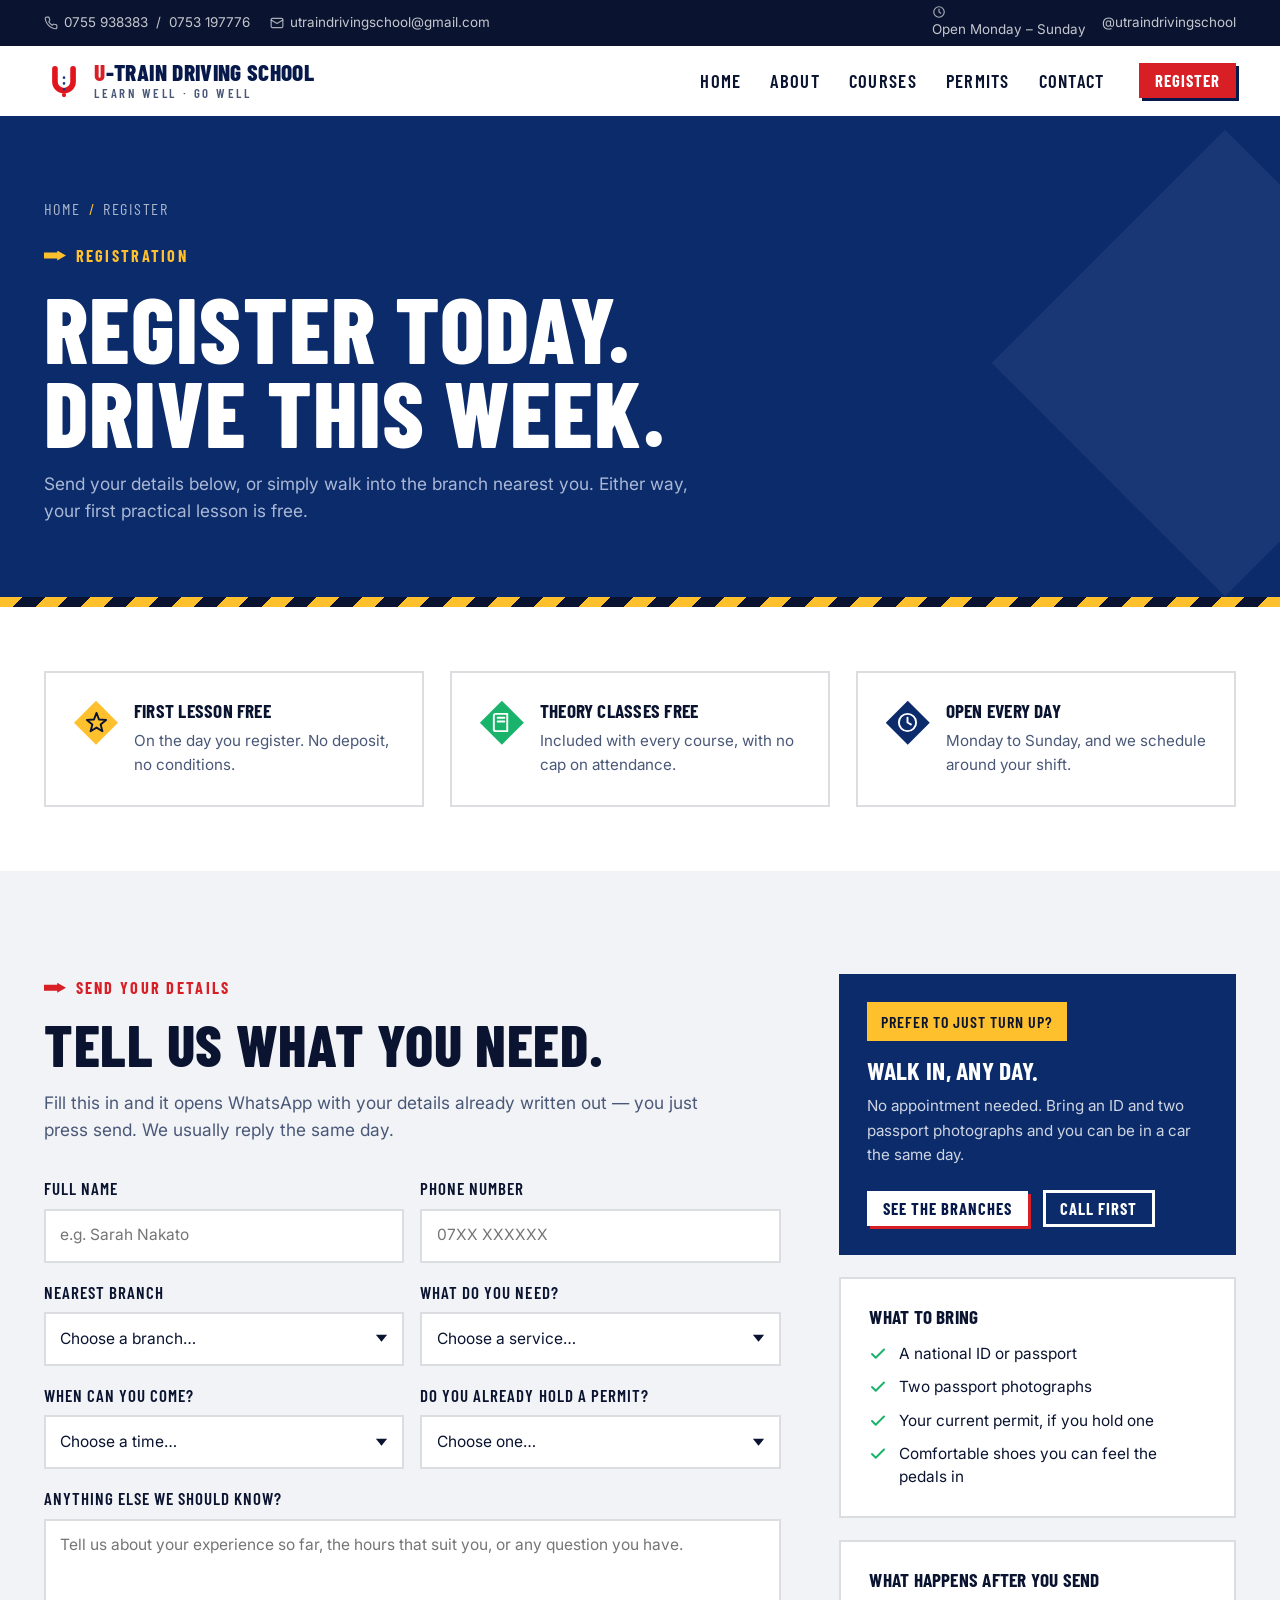
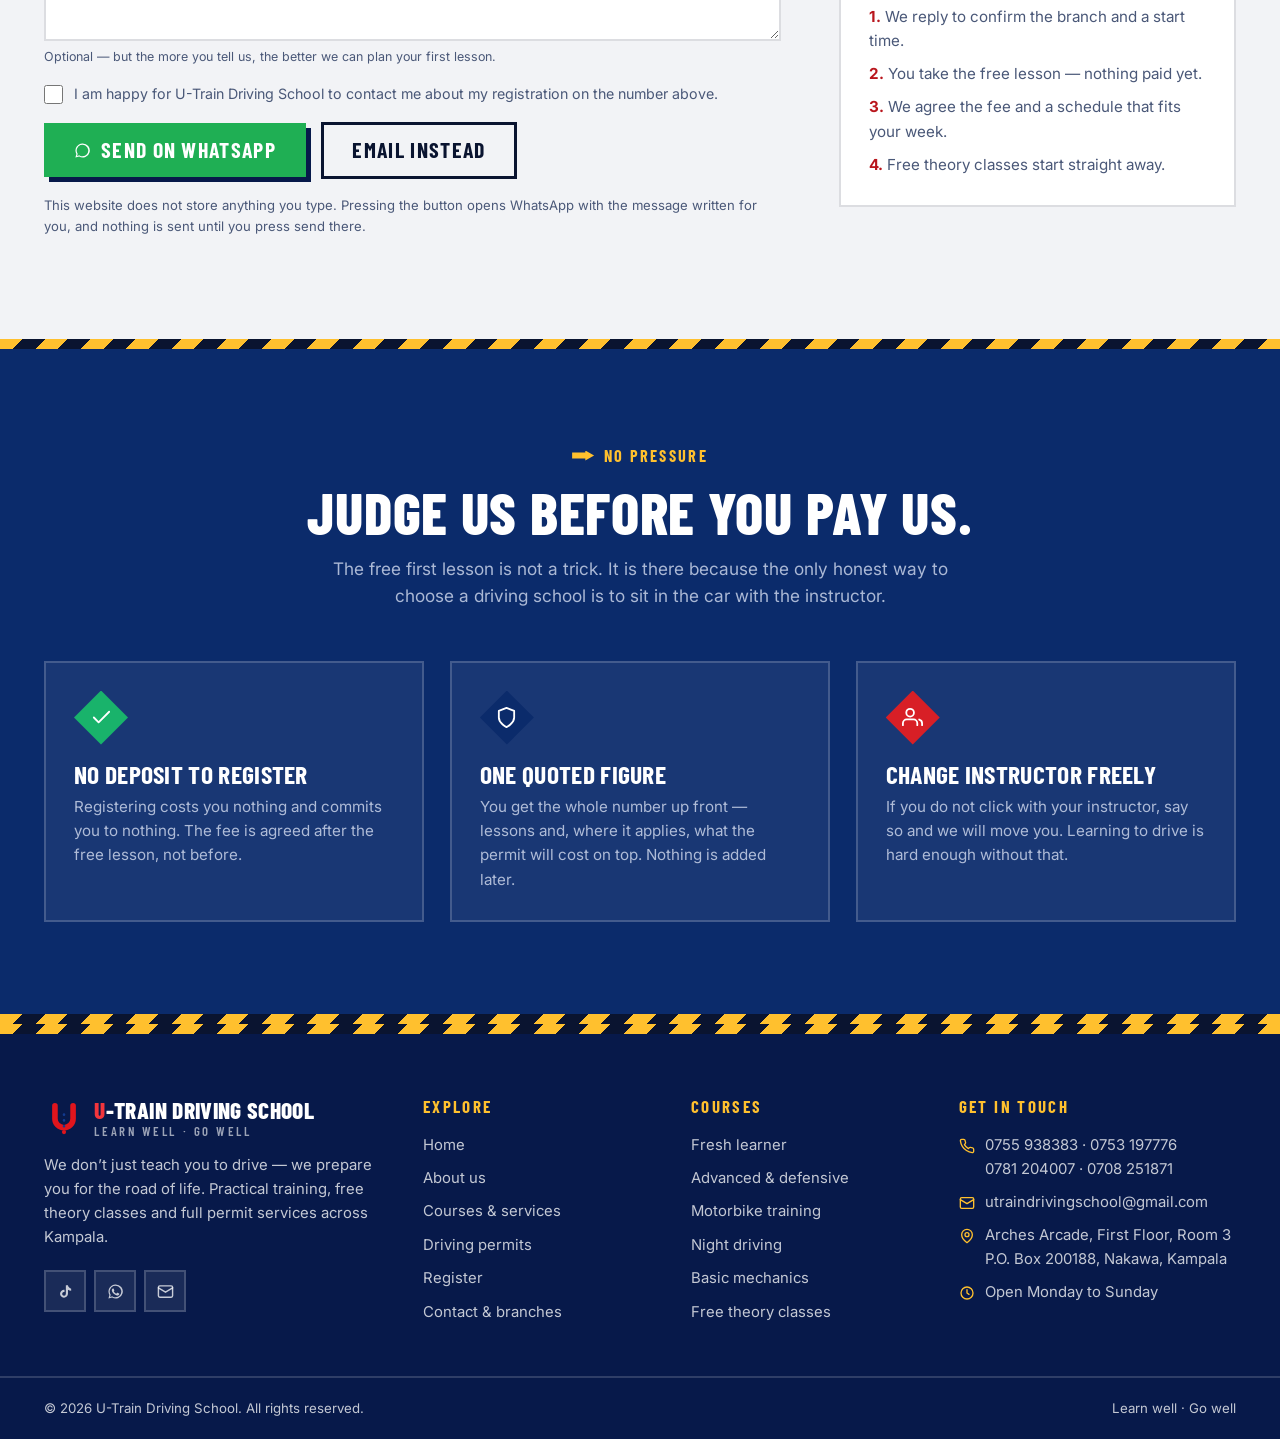
==== enroll.html @ ebcaadc9 "U-Train Driving School website A seven-page static site for U-Train Driving School, Kampala: home, a" ====
<!DOCTYPE html>
<html lang="en">
<head>
<meta charset="utf-8">
<meta name="viewport" content="width=device-width, initial-scale=1">
<title>Register &amp; Claim Your Free First Lesson | U-Train Driving School</title>
<meta name="description" content="Register with U-Train Driving School at any of five Kampala branches. Your first practical lesson is free. Send your details straight to us on WhatsApp.">
<meta name="theme-color" content="#0B2B6B">
<link rel="canonical" href="https://utraindrivingschool.com/enroll.html">
<link rel="icon" href="assets/img/favicon.svg" type="image/svg+xml">

<meta property="og:type" content="website">
<meta property="og:title" content="Register &amp; Claim Your Free First Lesson — U-Train Driving School">
<meta property="og:description" content="Register with U-Train Driving School at any of five Kampala branches. Your first practical lesson is free. Send your details straight to us on WhatsApp.">
<meta property="og:image" content="assets/img/photos/03-car-on-road.jpg">

<link rel="preconnect" href="https://fonts.googleapis.com">
<link rel="preconnect" href="https://fonts.gstatic.com" crossorigin>
<link href="https://fonts.googleapis.com/css2?family=Barlow+Condensed:wght@500;600;700;800&family=Inter:wght@400;500;600;700&display=swap" rel="stylesheet">
<link rel="stylesheet" href="assets/css/styles.css">

<script type="application/ld+json">
{
  "@context":"https://schema.org",
  "@type":"DrivingSchool",
  "name":"U-Train Driving School",
  "slogan":"Learn well. Go well.",
  "description":"Driving school in Kampala, Uganda offering practical road training, parking lessons, night driving, free theory classes, basic mechanics, defensive driving, motorbike training and driving permit services.",
  "telephone":"+256755938383",
  "email":"utraindrivingschool@gmail.com",
  "address":{"@type":"PostalAddress","streetAddress":"Arches Arcade, First Floor, Room 3","postOfficeBoxNumber":"200188","addressLocality":"Nakawa, Kampala","addressCountry":"UG"},
  "areaServed":"Kampala, Uganda",
  "openingHours":"Mo-Su",
  "sameAs":["https://www.tiktok.com/@utraindrivingschool"]
}
</script>
</head>

<body>
<a class="skip" href="#main">Skip to content</a>

<!-- ============ top bar ============ -->
<div class="topbar">
  <div class="container topbar__inner">
    <div class="topbar__left">
      <a href="tel:+256755938383"><svg viewBox="0 0 24 24" fill="none" stroke="currentColor" stroke-width="2" stroke-linecap="round" stroke-linejoin="round"><path d="M22 16.9v3a2 2 0 0 1-2.2 2 19.8 19.8 0 0 1-8.6-3.1 19.5 19.5 0 0 1-6-6A19.8 19.8 0 0 1 2.1 4.2 2 2 0 0 1 4.1 2h3a2 2 0 0 1 2 1.7c.1 1 .4 1.9.7 2.8a2 2 0 0 1-.5 2.1L8.1 9.9a16 16 0 0 0 6 6l1.3-1.3a2 2 0 0 1 2.1-.4c.9.3 1.8.6 2.8.7a2 2 0 0 1 1.7 2Z"/></svg>0755 938383 &nbsp;/&nbsp; 0753 197776</a>
      <a href="mailto:utraindrivingschool@gmail.com"><svg viewBox="0 0 24 24" fill="none" stroke="currentColor" stroke-width="2" stroke-linecap="round" stroke-linejoin="round"><rect x="2" y="4" width="20" height="16" rx="2"/><path d="m22 7-10 6L2 7"/></svg>utraindrivingschool@gmail.com</a>
    </div>
    <div class="topbar__right">
      <span><svg viewBox="0 0 24 24" fill="none" stroke="currentColor" stroke-width="2" stroke-linecap="round"><circle cx="12" cy="12" r="9"/><path d="M12 7v5l3 2"/></svg> Open Monday &ndash; Sunday</span>
      <a href="https://www.tiktok.com/@utraindrivingschool" target="_blank" rel="noopener">@utraindrivingschool</a>
    </div>
  </div>
</div>

<!-- ============ navigation ============ -->
<header class="nav">
  <div class="container nav__inner">
    <a class="brand" href="index.html" aria-label="U-Train Driving School home">
      <img class="brand__mark" src="assets/img/logo-mark.svg" alt="" width="40" height="40">
      <span class="brand__text">
        <span class="brand__name"><em>U</em>-Train Driving School</span>
        <span class="brand__tag">Learn well &middot; Go well</span>
      </span>
    </a>

    <nav class="nav__links" aria-label="Main">
      <a href="index.html">Home</a>
      <a href="about.html">About</a>
      <a href="courses.html">Courses</a>
      <a href="permits.html">Permits</a>
      <a href="contact.html">Contact</a>
    </nav>

    <div class="nav__cta">
      <a class="btn btn--sm btn--desktop" href="enroll.html" aria-current="page">Register</a>
      <button class="nav__toggle" type="button" aria-label="Open menu" aria-expanded="false" aria-controls="drawer"><span></span></button>
    </div>
  </div>
</header>

<div class="scrim"></div>
<aside class="drawer" id="drawer" aria-label="Mobile menu">
  <div class="drawer__head">
    <span class="brand__name" style="color:#fff"><em style="color:var(--red-500);font-style:normal">U</em>-Train</span>
    <button class="drawer__close" type="button" aria-label="Close menu">&times;</button>
  </div>
  <a href="index.html">Home</a>
  <a href="about.html">About us</a>
  <a href="courses.html">Courses &amp; services</a>
  <a href="permits.html">Driving permits</a>
  <a href="enroll.html" aria-current="page">Register</a>
  <a href="contact.html">Contact &amp; branches</a>
  <a class="btn btn--block" href="enroll.html" aria-current="page">Book your first lesson</a>
  <a class="btn btn--block btn--wa" href="https://wa.me/256755938383" target="_blank" rel="noopener">WhatsApp us</a>
</aside>

<main id="main">

<!-- ============ page header ============ -->
<section class="phead">
  <div class="container" style="position:relative;z-index:2">
    <nav class="crumbs" aria-label="Breadcrumb"><a href="index.html">Home</a><span>/</span>Register</nav>
    <span class="eyebrow">Registration</span>
    <h1>Register today. Drive this week.</h1>
    <p class="lede">Send your details below, or simply walk into the branch nearest you. Either way, your first practical lesson is free.</p>
  </div>
</section>

<!-- ============ offer strip ============ -->
<section class="sec sec--tight sec--white">
  <div class="container">
    <div class="grid g-3">
      <div class="card reveal" style="display:flex;gap:1rem;align-items:flex-start">
        <span class="icon-badge icon-badge--amber" style="width:44px;height:44px;border-radius:13px;margin:0;flex:none"><svg viewBox="0 0 24 24" fill="none" stroke="currentColor" stroke-width="2" stroke-linecap="round" stroke-linejoin="round"><path d="m12 2 2.6 6.9 7.4.4-5.7 4.7 1.9 7.1L12 17.3 5.8 21.1l1.9-7.1L2 9.3l7.4-.4Z"/></svg></span>
        <div><h4>First lesson free</h4><p class="form__note" style="margin-top:.25rem">On the day you register. No deposit, no conditions.</p></div>
      </div>
      <div class="card reveal" data-d="1" style="display:flex;gap:1rem;align-items:flex-start">
        <span class="icon-badge icon-badge--green" style="width:44px;height:44px;border-radius:13px;margin:0;flex:none"><svg viewBox="0 0 24 24" fill="none" stroke="currentColor" stroke-width="2" stroke-linecap="round" stroke-linejoin="round"><path d="M4 19.5V5a2 2 0 0 1 2-2h12v18H6a2 2 0 0 1-2-2Z"/><path d="M8 7h7M8 11h7"/></svg></span>
        <div><h4>Theory classes free</h4><p class="form__note" style="margin-top:.25rem">Included with every course, with no cap on attendance.</p></div>
      </div>
      <div class="card reveal" data-d="2" style="display:flex;gap:1rem;align-items:flex-start">
        <span class="icon-badge" style="width:44px;height:44px;border-radius:13px;margin:0;flex:none"><svg viewBox="0 0 24 24" fill="none" stroke="currentColor" stroke-width="2" stroke-linecap="round" stroke-linejoin="round"><circle cx="12" cy="12" r="9"/><path d="M12 7v5l3.5 2"/></svg></span>
        <div><h4>Open every day</h4><p class="form__note" style="margin-top:.25rem">Monday to Sunday, and we schedule around your shift.</p></div>
      </div>
    </div>
  </div>
</section>

<!-- ============ form ============ -->
<section class="sec sec--paper">
  <div class="container split split--wide-left" style="align-items:start">
    <div class="reveal">
      <span class="eyebrow">Send your details</span>
      <h2>Tell us what you need.</h2>
      <p class="lede" style="margin-top:1.1rem">Fill this in and it opens WhatsApp with your details already written out &mdash; you just press send. We usually reply the same day.</p>

      <form class="form" data-wa-form data-wa-title="NEW REGISTRATION — U-Train website" style="margin-top:2rem">
        <div class="form__row">
          <div class="field">
            <label for="f-name">Full name</label>
            <input id="f-name" name="name" data-label="Name" type="text" autocomplete="name" placeholder="e.g. Sarah Nakato" required>
          </div>
          <div class="field">
            <label for="f-phone">Phone number</label>
            <input id="f-phone" name="phone" data-label="Phone" type="tel" autocomplete="tel" placeholder="07XX XXXXXX" required>
          </div>
        </div>

        <div class="form__row">
          <div class="field">
            <label for="f-branch">Nearest branch</label>
            <select id="f-branch" name="branch" data-label="Branch" required>
              <option value="">Choose a branch…</option>
              <option>Nakawa — Arches Arcade (head office)</option>
              <option>Kireka — at Sankara building</option>
              <option>Kiwatule — at the taxi stage</option>
              <option>Kyaliwajjala — opposite Pride Bank</option>
              <option>Manyangwa — Trading Centre</option>
              <option>Not sure — advise me</option>
            </select>
          </div>
          <div class="field">
            <label for="f-service">What do you need?</label>
            <select id="f-service" name="service" data-label="Service" required>
              <option value="">Choose a service…</option>
              <option>Fresh learner — light vehicle (Class B)</option>
              <option>Motorbike training (Class A)</option>
              <option>Advanced &amp; defensive driving</option>
              <option>Refresher lessons</option>
              <option>Parking lessons</option>
              <option>Night driving</option>
              <option>Basic mechanics</option>
              <option>Free theory classes</option>
              <option>Permit processing</option>
              <option>Permit renewal</option>
              <option>Permit class extension</option>
              <option>Company / fleet training</option>
              <option>Not sure — advise me</option>
            </select>
          </div>
        </div>

        <div class="form__row">
          <div class="field">
            <label for="f-when">When can you come?</label>
            <select id="f-when" name="when" data-label="Preferred times">
              <option value="">Choose a time…</option>
              <option>Early morning, before work</option>
              <option>Midday</option>
              <option>After work</option>
              <option>Evening / night driving</option>
              <option>Weekends only</option>
              <option>Flexible</option>
            </select>
          </div>
          <div class="field">
            <label for="f-permit">Do you already hold a permit?</label>
            <select id="f-permit" name="permit" data-label="Holds a permit">
              <option value="">Choose one…</option>
              <option>No — this is my first</option>
              <option>Yes — Class A (motorcycle)</option>
              <option>Yes — Class B (light vehicle)</option>
              <option>Yes — another class</option>
              <option>I had one but it expired</option>
            </select>
          </div>
        </div>

        <div class="field">
          <label for="f-msg">Anything else we should know?</label>
          <textarea id="f-msg" name="message" data-label="Notes" placeholder="Tell us about your experience so far, the hours that suit you, or any question you have."></textarea>
          <span class="hint">Optional — but the more you tell us, the better we can plan your first lesson.</span>
        </div>

        <label class="check">
          <input type="checkbox" name="consent" data-label="Happy to be contacted" required>
          <span>I am happy for U-Train Driving School to contact me about my registration on the number above.</span>
        </label>

        <div class="btn-row">
          <button class="btn btn--lg btn--wa" type="submit">
            <svg viewBox="0 0 24 24" fill="currentColor"><path d="M12 2a10 10 0 0 0-8.6 15L2 22l5.2-1.4A10 10 0 1 0 12 2Zm0 18.2a8.2 8.2 0 0 1-4.2-1.2l-.3-.2-3.1.8.8-3-.2-.3A8.2 8.2 0 1 1 12 20.2Z"/></svg>
            Send on WhatsApp
          </button>
          <a class="btn btn--lg btn--ghost" href="mailto:utraindrivingschool@gmail.com?subject=Registration%20enquiry%20from%20the%20U-Train%20website">Email instead</a>
        </div>

        <p class="form__note" data-form-status role="status" hidden></p>
        <p class="form__note">This website does not store anything you type. Pressing the button opens WhatsApp with the message written for you, and nothing is sent until you press send there.</p>
      </form>
    </div>

    <div class="reveal" data-d="1">
      <div class="card on-dark" style="border:0">
        <span class="chip chip--amber" style="margin-bottom:1rem">Prefer to just turn up?</span>
        <h3 style="color:#fff">Walk in, any day.</h3>
        <p style="color:rgba(255,255,255,.8);margin-top:.7rem">No appointment needed. Bring an ID and two passport photographs and you can be in a car the same day.</p>
        <div class="btn-row" style="margin-top:1.4rem">
          <a class="btn btn--light btn--sm" href="contact.html">See the branches</a>
          <a class="btn btn--ghost btn--sm" href="tel:+256755938383">Call first</a>
        </div>
      </div>

      <div class="card" style="margin-top:22px">
        <h4 style="margin-bottom:.9rem">What to bring</h4>
        <ul class="ticks">
          <li><svg viewBox="0 0 24 24" fill="none" stroke="currentColor" stroke-width="2.6" stroke-linecap="round" stroke-linejoin="round"><path d="M20 6 9 17l-5-5"/></svg>A national ID or passport</li>
          <li><svg viewBox="0 0 24 24" fill="none" stroke="currentColor" stroke-width="2.6" stroke-linecap="round" stroke-linejoin="round"><path d="M20 6 9 17l-5-5"/></svg>Two passport photographs</li>
          <li><svg viewBox="0 0 24 24" fill="none" stroke="currentColor" stroke-width="2.6" stroke-linecap="round" stroke-linejoin="round"><path d="M20 6 9 17l-5-5"/></svg>Your current permit, if you hold one</li>
          <li><svg viewBox="0 0 24 24" fill="none" stroke="currentColor" stroke-width="2.6" stroke-linecap="round" stroke-linejoin="round"><path d="M20 6 9 17l-5-5"/></svg>Comfortable shoes you can feel the pedals in</li>
        </ul>
      </div>

      <div class="card" style="margin-top:22px">
        <h4 style="margin-bottom:.9rem">What happens after you send</h4>
        <ol class="stack-sm" style="counter-reset:s">
          <li class="muted" style="font-size:.95rem"><b style="color:var(--red-600)">1.</b> We reply to confirm the branch and a start time.</li>
          <li class="muted" style="font-size:.95rem"><b style="color:var(--red-600)">2.</b> You take the free lesson &mdash; nothing paid yet.</li>
          <li class="muted" style="font-size:.95rem"><b style="color:var(--red-600)">3.</b> We agree the fee and a schedule that fits your week.</li>
          <li class="muted" style="font-size:.95rem"><b style="color:var(--red-600)">4.</b> Free theory classes start straight away.</li>
        </ol>
      </div>
    </div>
  </div>
</section>

<!-- ============ reassurance ============ -->
<section class="sec sec--dark">
  <div class="container" style="position:relative;z-index:2">
    <div class="sec-head sec-head--center reveal">
      <span class="eyebrow">No pressure</span>
      <h2>Judge us before you pay us.</h2>
      <p class="lede" style="margin-inline:auto">The free first lesson is not a trick. It is there because the only honest way to choose a driving school is to sit in the car with the instructor.</p>
    </div>

    <div class="grid g-3">
      <div class="card reveal">
        <div class="icon-badge icon-badge--green"><svg viewBox="0 0 24 24" fill="none" stroke="currentColor" stroke-width="1.9" stroke-linecap="round" stroke-linejoin="round"><path d="M20 6 9 17l-5-5"/></svg></div>
        <h3>No deposit to register</h3>
        <p>Registering costs you nothing and commits you to nothing. The fee is agreed after the free lesson, not before.</p>
      </div>
      <div class="card reveal" data-d="1">
        <div class="icon-badge"><svg viewBox="0 0 24 24" fill="none" stroke="currentColor" stroke-width="1.9" stroke-linecap="round" stroke-linejoin="round"><path d="M12 22s8-4 8-10V5l-8-3-8 3v7c0 6 8 10 8 10Z"/></svg></div>
        <h3>One quoted figure</h3>
        <p>You get the whole number up front &mdash; lessons and, where it applies, what the permit will cost on top. Nothing is added later.</p>
      </div>
      <div class="card reveal" data-d="2">
        <div class="icon-badge icon-badge--red"><svg viewBox="0 0 24 24" fill="none" stroke="currentColor" stroke-width="1.9" stroke-linecap="round" stroke-linejoin="round"><path d="M17 20v-2a4 4 0 0 0-4-4H6a4 4 0 0 0-4 4v2"/><circle cx="9.5" cy="7" r="4"/><path d="M22 20v-2a4 4 0 0 0-3-3.9"/></svg></div>
        <h3>Change instructor freely</h3>
        <p>If you do not click with your instructor, say so and we will move you. Learning to drive is hard enough without that.</p>
      </div>
    </div>
  </div>
</section>

</main>

<!-- ============ footer ============ -->
<footer class="footer">
  <div class="container footer__top">
    <div>
      <a class="brand" href="index.html">
        <img class="brand__mark" src="assets/img/logo-mark.svg" alt="" width="40" height="40">
        <span class="brand__text">
          <span class="brand__name"><em style="color:var(--red-400);font-style:normal">U</em>-Train Driving School</span>
          <span class="brand__tag">Learn well &middot; Go well</span>
        </span>
      </a>
      <p class="footer__about">We don&rsquo;t just teach you to drive &mdash; we prepare you for the road of life. Practical training, free theory classes and full permit services across Kampala.</p>
      <div class="socials">
        <a href="https://www.tiktok.com/@utraindrivingschool" target="_blank" rel="noopener" aria-label="U-Train on TikTok"><svg viewBox="0 0 24 24" fill="currentColor"><path d="M16.6 5.8a4.8 4.8 0 0 1-1.1-2.8h-3v12.3a2.6 2.6 0 1 1-1.9-2.5V9.6a5.6 5.6 0 1 0 4.9 5.6V9.7a7.8 7.8 0 0 0 4.5 1.4V8.1a4.8 4.8 0 0 1-3.4-2.3Z"/></svg></a>
        <a href="https://wa.me/256755938383" target="_blank" rel="noopener" aria-label="U-Train on WhatsApp"><svg viewBox="0 0 24 24" fill="currentColor"><path d="M12 2a10 10 0 0 0-8.6 15L2 22l5.2-1.4A10 10 0 1 0 12 2Zm0 18.2a8.2 8.2 0 0 1-4.2-1.2l-.3-.2-3.1.8.8-3-.2-.3A8.2 8.2 0 1 1 12 20.2Zm4.6-5.6c-.3-.2-1.5-.7-1.8-.8-.2-.1-.4-.1-.6.1l-.8 1c-.1.2-.3.2-.5.1a6.7 6.7 0 0 1-3.3-2.9c-.2-.3 0-.4.1-.6l.4-.5.2-.4v-.4l-.8-1.9c-.2-.5-.4-.4-.6-.4h-.5a1 1 0 0 0-.7.3c-.3.3-.9.9-.9 2.1s.9 2.5 1 2.6c.2.2 1.9 2.9 4.5 4 2.3 1 2.7.8 3.2.7.5 0 1.5-.6 1.7-1.2.2-.6.2-1.1.1-1.2 0-.1-.2-.2-.4-.3Z"/></svg></a>
        <a href="mailto:utraindrivingschool@gmail.com" aria-label="Email U-Train"><svg viewBox="0 0 24 24" fill="none" stroke="currentColor" stroke-width="2" stroke-linecap="round" stroke-linejoin="round"><rect x="2" y="4" width="20" height="16" rx="2"/><path d="m22 7-10 6L2 7"/></svg></a>
      </div>
    </div>

    <div>
      <h4>Explore</h4>
      <ul>
        <li><a href="index.html">Home</a></li>
        <li><a href="about.html">About us</a></li>
        <li><a href="courses.html">Courses &amp; services</a></li>
        <li><a href="permits.html">Driving permits</a></li>
        <li><a href="enroll.html">Register</a></li>
        <li><a href="contact.html">Contact &amp; branches</a></li>
      </ul>
    </div>

    <div>
      <h4>Courses</h4>
      <ul>
        <li><a href="courses.html#fresh">Fresh learner</a></li>
        <li><a href="courses.html#advanced">Advanced &amp; defensive</a></li>
        <li><a href="courses.html#motorbike">Motorbike training</a></li>
        <li><a href="courses.html#night">Night driving</a></li>
        <li><a href="courses.html#mechanics">Basic mechanics</a></li>
        <li><a href="courses.html#theory">Free theory classes</a></li>
      </ul>
    </div>

    <div>
      <h4>Get in touch</h4>
      <ul class="footer__contact">
        <li><svg viewBox="0 0 24 24" fill="none" stroke="currentColor" stroke-width="2" stroke-linecap="round" stroke-linejoin="round"><path d="M22 16.9v3a2 2 0 0 1-2.2 2 19.8 19.8 0 0 1-8.6-3.1 19.5 19.5 0 0 1-6-6A19.8 19.8 0 0 1 2.1 4.2 2 2 0 0 1 4.1 2h3a2 2 0 0 1 2 1.7c.1 1 .4 1.9.7 2.8a2 2 0 0 1-.5 2.1L8.1 9.9a16 16 0 0 0 6 6l1.3-1.3a2 2 0 0 1 2.1-.4c.9.3 1.8.6 2.8.7a2 2 0 0 1 1.7 2Z"/></svg><span><a href="tel:+256755938383">0755 938383</a> &middot; <a href="tel:+256753197776">0753 197776</a><br><a href="tel:+256781204007">0781 204007</a> &middot; <a href="tel:+256708251871">0708 251871</a></span></li>
        <li><svg viewBox="0 0 24 24" fill="none" stroke="currentColor" stroke-width="2" stroke-linecap="round" stroke-linejoin="round"><rect x="2" y="4" width="20" height="16" rx="2"/><path d="m22 7-10 6L2 7"/></svg><a href="mailto:utraindrivingschool@gmail.com">utraindrivingschool@gmail.com</a></li>
        <li><svg viewBox="0 0 24 24" fill="none" stroke="currentColor" stroke-width="2" stroke-linecap="round" stroke-linejoin="round"><path d="M20 10c0 6-8 12-8 12s-8-6-8-12a8 8 0 0 1 16 0Z"/><circle cx="12" cy="10" r="3"/></svg><span>Arches Arcade, First Floor, Room 3<br>P.O. Box 200188, Nakawa, Kampala</span></li>
        <li><svg viewBox="0 0 24 24" fill="none" stroke="currentColor" stroke-width="2" stroke-linecap="round"><circle cx="12" cy="12" r="9"/><path d="M12 7v5l3 2"/></svg><span>Open Monday to Sunday</span></li>
      </ul>
    </div>
  </div>

  <div class="container footer__bar">
    <span>&copy; <span data-year>2026</span> U-Train Driving School. All rights reserved.</span>
    <span>Learn well &middot; Go well</span>
  </div>
</footer>

<!-- sticky call bar, phones only -->
<div class="callbar">
  <a href="tel:+256755938383"><svg viewBox="0 0 24 24" fill="none" stroke="currentColor" stroke-width="2" stroke-linecap="round" stroke-linejoin="round"><path d="M22 16.9v3a2 2 0 0 1-2.2 2 19.8 19.8 0 0 1-8.6-3.1 19.5 19.5 0 0 1-6-6A19.8 19.8 0 0 1 2.1 4.2 2 2 0 0 1 4.1 2h3a2 2 0 0 1 2 1.7c.1 1 .4 1.9.7 2.8a2 2 0 0 1-.5 2.1L8.1 9.9a16 16 0 0 0 6 6l1.3-1.3a2 2 0 0 1 2.1-.4c.9.3 1.8.6 2.8.7a2 2 0 0 1 1.7 2Z"/></svg>Call us</a>
  <a href="https://wa.me/256755938383" target="_blank" rel="noopener"><svg viewBox="0 0 24 24" fill="currentColor"><path d="M12 2a10 10 0 0 0-8.6 15L2 22l5.2-1.4A10 10 0 1 0 12 2Zm0 18.2a8.2 8.2 0 0 1-4.2-1.2l-.3-.2-3.1.8.8-3-.2-.3A8.2 8.2 0 1 1 12 20.2Z"/></svg>WhatsApp</a>
</div>

<script src="assets/js/main.js"></script>
</body>
</html>
---- assets/css/styles.css ----
/* =========================================================================
   U-TRAIN DRIVING SCHOOL — "Road Signs"
   "Learn well. Go well."

   One idea, carried the whole way: the site is built from the language of
   the road. Signage type, hazard tape, chevrons, diamond warning plates,
   lane markings, the L plate. Hard edges everywhere — no soft cards, no
   gradient mush. Navy is the structure, red is the action, amber is the
   marking. Nothing is round unless a real road sign is round.
   ========================================================================= */

/* ---------- 1. Tokens ---------------------------------------------------- */
:root {
  /* signage palette */
  --navy-950:#061536;
  --navy-900:#07194A;
  --navy-850:#0A2460;
  --navy-800:#0B2B6B;
  --navy-700:#13397F;
  --navy-600:#1B4799;
  --blue-500:#2A5FC4;
  --blue-400:#4F82E8;
  --blue-300:#8FB0FF;
  --blue-100:#DCE6FA;

  --red-700:#9C0D14;
  --red-600:#B9161D;
  --red-500:#D81F26;
  --red-400:#F2353C;

  --amber:#FFC02E;
  --amber-600:#D99400;
  --amber-soft:#FFE6A8;

  --green:#19B36B;
  --green-700:#0C7A47;

  /* surfaces */
  --ink:#0A1430;
  --paper:#F2F3F6;
  --paper-2:#E4E7EE;
  --white:#ffffff;

  /* text */
  --t-on-dark:#FFFFFF;
  --t-on-dark-soft:rgba(226,234,250,.74);
  --t-on-light:#0A1430;
  --t-on-light-soft:#4A5878;

  /* lines — thick and literal, not hairline suggestions */
  --line-dark:rgba(255,255,255,.18);
  --line-light:rgba(10,20,48,.14);

  /* type */
  --font-display:'Barlow Condensed','Arial Narrow',system-ui,sans-serif;
  --font-body:'Inter','Segoe UI',system-ui,-apple-system,sans-serif;

  /* geometry — the radius tokens survive for older inline styles, but a road
     sign is not rounded, so they are all effectively square now. */
  --r-sm:0px;
  --r-md:0px;
  --r-lg:0px;
  --r-xl:0px;
  --r-pill:0px;

  --container:1280px;
  --gutter:clamp(18px,4.4vw,44px);
  --section-y:clamp(64px,8vw,116px);

  /* hard offsets instead of blurred shadows */
  --sh-sm:4px 4px 0 rgba(10,20,48,.09);
  --sh-md:8px 8px 0 rgba(10,20,48,.12);
  --sh-lg:14px 14px 0 rgba(10,20,48,.16);
  --sh-red:6px 6px 0 var(--navy-900);
  --sh-inset-dark:none;

  --ease:cubic-bezier(.2,.8,.3,1);
  --ease-out:cubic-bezier(.16,1,.3,1);

  /* the two road markings, reusable */
  --tape:repeating-linear-gradient(135deg,var(--amber) 0 16px,var(--ink) 16px 32px);
  --tape-thin:repeating-linear-gradient(135deg,var(--amber) 0 10px,var(--ink) 10px 20px);
}

/* ---------- 2. Reset ----------------------------------------------------- */
*,*::before,*::after{box-sizing:border-box}
*{margin:0}
html{-webkit-text-size-adjust:100%;scroll-behavior:smooth;scroll-padding-top:100px}
body{
  font-family:var(--font-body);
  font-size:17px;
  line-height:1.6;
  color:var(--t-on-light);
  background:var(--paper);
  -webkit-font-smoothing:antialiased;
  overflow-x:hidden;
}
img,svg,video,iframe{display:block;max-width:100%}
img{height:auto}
button,input,select,textarea{font:inherit;color:inherit}
button{background:none;border:0;cursor:pointer}
a{color:inherit;text-decoration:none}
ul,ol{list-style:none;padding:0}
:focus-visible{outline:3px solid var(--amber);outline-offset:2px}

/* ---------- 3. Type ------------------------------------------------------ */
h1,h2,h3,h4,.display{
  font-family:var(--font-display);
  font-weight:800;
  text-transform:uppercase;
  line-height:.92;
  letter-spacing:.012em;
  text-wrap:balance;
}
.display{font-size:clamp(3.2rem,8.4vw,7rem)}
h1{font-size:clamp(2.9rem,7.2vw,5.8rem)}
h2{font-size:clamp(2.1rem,4.6vw,3.7rem)}
h3{font-size:clamp(1.3rem,2vw,1.62rem);font-weight:700;line-height:1.02}
h4{font-size:1.2rem;font-weight:700;line-height:1.05}

.lede{
  font-size:clamp(1.03rem,1.35vw,1.2rem);
  line-height:1.58;
  color:var(--t-on-light-soft);
  max-width:60ch;
}
.on-dark .lede,.sec--dark .lede,.hero .lede,.phead .lede,.cta-band .lede{color:var(--t-on-dark-soft)}

/* eyebrow reads like a route marker on a sign */
.eyebrow{
  display:inline-flex;align-items:center;gap:.6rem;
  font-family:var(--font-display);font-weight:700;
  font-size:1.02rem;letter-spacing:.14em;text-transform:uppercase;
  color:var(--red-500);margin-bottom:1rem;
}
.eyebrow::before{
  content:"";width:22px;height:10px;flex:none;background:currentColor;
  clip-path:polygon(0 20%,60% 20%,60% 0,100% 50%,60% 100%,60% 80%,0 80%);
}
.sec--dark .eyebrow,.hero .eyebrow,.phead .eyebrow,.cta-band .eyebrow,.on-dark .eyebrow{color:var(--amber)}

.text-red{color:var(--red-500)}
.text-amber{color:var(--amber)}
.muted{color:var(--t-on-light-soft)}
.sec--dark .muted,.hero .muted,.phead .muted,.cta-band .muted,.on-dark .muted{color:var(--t-on-dark-soft)}

/* a word painted in, like a marking on the road */
.mark{color:var(--amber);display:inline-block}

/* ---------- 4. Layout ---------------------------------------------------- */
.container{width:100%;max-width:var(--container);margin-inline:auto;padding-inline:var(--gutter)}
.container--wide{max-width:1440px}
.container--narrow{max-width:880px}

.sec{position:relative;padding-block:var(--section-y)}
.sec--tight{padding-block:clamp(44px,5vw,72px)}
.sec--paper{background:var(--paper)}
.sec--white{background:var(--white)}
.sec--soft{background:var(--paper-2)}
.sec--dark{background:var(--navy-800);color:var(--t-on-dark)}
.sec--dark h1,.sec--dark h2,.sec--dark h3,.sec--dark h4{color:#fff}

/* every dark section is bounded by tape, so the page reads as a marked route */
.sec--dark::before,.sec--dark::after{content:"";position:absolute;left:0;right:0;height:10px;background:var(--tape);z-index:2}
.sec--dark::before{top:0}
.sec--dark::after{bottom:0}

.grid{display:grid;gap:clamp(16px,2vw,26px)}
.g-2{grid-template-columns:repeat(2,minmax(0,1fr))}
.g-3{grid-template-columns:repeat(3,minmax(0,1fr))}
.g-4{grid-template-columns:repeat(4,minmax(0,1fr))}
.split{display:grid;grid-template-columns:1.02fr .98fr;gap:clamp(30px,4.6vw,70px);align-items:center}
.split--wide-left{grid-template-columns:1.3fr .7fr}

.sec-head{max-width:760px;margin-bottom:clamp(30px,4vw,54px)}
.sec-head--center{margin-inline:auto;text-align:center}
.sec-head--center .eyebrow{justify-content:center}
.sec-head--row{display:flex;justify-content:space-between;align-items:flex-end;gap:36px;max-width:none}
.sec-head p{margin-top:1rem}

.stack-sm>*+*{margin-top:.55rem}
.stack>*+*{margin-top:1rem}
.stack-lg>*+*{margin-top:1.8rem}

/* road markings as dividers ------------------------------------------------ */
.hazard{height:10px;background:var(--tape);width:100%}
.hazard--thin{height:7px;background:var(--tape-thin)}
.lane-rule{
  height:6px;border:0;margin:0;
  background:repeating-linear-gradient(90deg,var(--ink) 0 34px,transparent 34px 58px);
  opacity:.16;
}
.sec--dark .lane-rule{background:repeating-linear-gradient(90deg,#fff 0 34px,transparent 34px 58px);opacity:.3}

/* ---------- 5. Buttons --------------------------------------------------- */
.btn{
  --btn-bg:var(--red-500);
  --btn-fg:#fff;
  --btn-sh:var(--navy-900);
  position:relative;display:inline-flex;align-items:center;justify-content:center;gap:.6rem;
  padding:.78rem 1.5rem;
  font-family:var(--font-display);font-weight:700;
  font-size:1.2rem;letter-spacing:.06em;text-transform:uppercase;line-height:1.1;
  color:var(--btn-fg);background:var(--btn-bg);
  border:0;border-radius:0;
  box-shadow:5px 5px 0 var(--btn-sh);
  transition:transform .16s var(--ease),box-shadow .16s var(--ease),background .16s var(--ease);
  white-space:nowrap;
}
.btn:hover{transform:translate(-2px,-2px);box-shadow:8px 8px 0 var(--btn-sh)}
.btn:active{transform:translate(2px,2px);box-shadow:2px 2px 0 var(--btn-sh)}
.btn svg{width:17px;height:17px;flex:none}

.btn--lg{padding:.95rem 1.9rem;font-size:1.36rem}
.btn--sm{padding:.5rem 1rem;font-size:1.04rem;box-shadow:3px 3px 0 var(--btn-sh)}
.btn--sm:hover{box-shadow:5px 5px 0 var(--btn-sh)}
.btn--block{display:flex;width:100%}

.btn--navy{--btn-bg:var(--navy-800);--btn-sh:var(--red-500)}
.btn--wa{--btn-bg:#1FAF54;--btn-sh:var(--navy-900)}
.btn--light{--btn-bg:#fff;--btn-fg:var(--navy-900);--btn-sh:var(--red-500)}

.btn--ghost{
  --btn-bg:transparent;--btn-fg:var(--ink);
  box-shadow:none;border:3px solid var(--ink);padding:.68rem 1.4rem;
}
.btn--ghost.btn--lg{padding:.85rem 1.8rem}
.btn--ghost.btn--sm{padding:.42rem .9rem;box-shadow:none}
.btn--ghost:hover{background:var(--ink);color:#fff;box-shadow:none;transform:translate(-2px,-2px)}
.btn--ghost:active{transform:none}
.sec--dark .btn--ghost,.on-dark .btn--ghost,.hero .btn--ghost,.phead .btn--ghost,.cta-band .btn--ghost{
  --btn-fg:#fff;border-color:#fff;
}
.sec--dark .btn--ghost:hover,.on-dark .btn--ghost:hover,.hero .btn--ghost:hover,
.phead .btn--ghost:hover,.cta-band .btn--ghost:hover{background:#fff;color:var(--navy-900)}

.btn-row{display:flex;flex-wrap:wrap;gap:.9rem;align-items:center}

/* text link with a chevron that slides out */
.tlink{
  display:inline-flex;align-items:center;gap:.5rem;
  font-family:var(--font-display);font-weight:700;font-size:1.1rem;
  letter-spacing:.05em;text-transform:uppercase;color:var(--red-600);
  border-bottom:2px solid currentColor;padding-bottom:1px;
  transition:gap .2s var(--ease);
}
.tlink:hover{gap:.85rem}
.tlink svg{width:15px;height:15px}
.sec--dark .tlink,.on-dark .tlink,.hero .tlink,.phead .tlink,.cta-band .tlink{color:var(--amber)}

/* ---------- 6. Signs, chips & plates ------------------------------------- */
/* chevron tag — the amber direction sign */
.tagsign{
  display:inline-flex;align-items:center;gap:.5rem;
  background:var(--amber);color:var(--ink);
  font-family:var(--font-display);font-weight:700;
  font-size:1.08rem;letter-spacing:.09em;text-transform:uppercase;
  padding:.3rem 1.5rem .3rem .85rem;
  clip-path:polygon(0 0,calc(100% - 13px) 0,100% 50%,calc(100% - 13px) 100%,0 100%);
  text-wrap:balance;
}

.chip{
  display:inline-flex;align-items:center;gap:.45rem;
  padding:.3rem .75rem;border:2px solid var(--line-light);
  font-family:var(--font-display);font-weight:600;
  font-size:1rem;letter-spacing:.06em;text-transform:uppercase;
  color:var(--ink);background:transparent;
}
.sec--dark .chip,.on-dark .chip,.hero .chip,.phead .chip,.cta-band .chip{color:#fff;border-color:var(--line-dark)}
.chip--red{background:var(--red-500);color:#fff;border-color:var(--red-500)}
.chip--amber{background:var(--amber);color:var(--ink);border-color:var(--amber)}
.sec--dark .chip--amber,.on-dark .chip--amber,.hero .chip--amber,
.phead .chip--amber,.cta-band .chip--amber{background:var(--amber);color:var(--ink);border-color:var(--amber)}
.chip--green{background:var(--green);color:#fff;border-color:var(--green)}

.chip-dot{width:8px;height:8px;background:currentColor;flex:none}
.chip-dot--live{background:var(--green);animation:blink 1.8s steps(1) infinite}
@keyframes blink{0%,60%{opacity:1}61%,100%{opacity:.25}}

/* permit-class plate, modelled on a real number plate */
.plate{
  display:inline-flex;align-items:stretch;overflow:hidden;
  border:3px solid var(--ink);background:#fff;
  font-family:var(--font-display);font-weight:800;letter-spacing:.05em;text-transform:uppercase;
}
.plate span:first-child{background:var(--navy-800);color:#fff;padding:.26rem .5rem;font-size:.82rem;display:grid;place-items:center;letter-spacing:.12em}
.plate span:last-child{padding:.26rem .7rem;font-size:1.22rem;color:var(--ink)}

/* traffic-light trio */
.lights{display:inline-flex;flex-direction:column;gap:5px;padding:7px;background:var(--ink);border:2px solid rgba(255,255,255,.2)}
.lights i{width:11px;height:11px;border-radius:50%;display:block}
.lights i:nth-child(1){background:var(--red-500)}
.lights i:nth-child(2){background:var(--amber)}
.lights i:nth-child(3){background:var(--green)}

/* ---------- 7. Top bar + navigation -------------------------------------- */
.topbar{background:var(--ink);color:rgba(255,255,255,.76);font-size:.84rem;position:relative;z-index:60}
.topbar__inner{display:flex;align-items:center;justify-content:space-between;gap:20px;min-height:40px;padding-block:5px}
.topbar a{display:inline-flex;align-items:center;gap:.4rem;transition:color .18s}
.topbar a:hover{color:var(--amber)}
.topbar svg{width:14px;height:14px;opacity:.85}
.topbar__left{display:flex;flex-wrap:wrap;gap:1.2rem}
.topbar__right{display:flex;align-items:center;gap:1rem;white-space:nowrap}

.nav{position:sticky;top:0;z-index:50;background:var(--white);border-bottom:4px solid var(--navy-800);transition:box-shadow .2s var(--ease)}
.nav.is-stuck{box-shadow:0 8px 0 rgba(10,20,48,.06)}
.nav__inner{display:flex;align-items:center;gap:20px;min-height:70px}

.brand{display:flex;align-items:center;gap:.65rem;flex:none}
.brand__mark{width:40px;height:40px;flex:none}
.brand__text{display:flex;flex-direction:column;line-height:1}
.brand__name{font-family:var(--font-display);font-weight:800;font-size:1.46rem;letter-spacing:.015em;text-transform:uppercase;color:var(--navy-900)}
.brand__name em{font-style:normal;color:var(--red-500)}
.brand__tag{font-family:var(--font-display);font-size:.8rem;letter-spacing:.2em;text-transform:uppercase;color:var(--t-on-light-soft);margin-top:3px;font-weight:600}

.nav__links{display:flex;align-items:center;gap:0;margin-left:auto}
.nav__links a{
  position:relative;padding:.55rem .9rem;
  font-family:var(--font-display);font-weight:600;
  font-size:1.16rem;letter-spacing:.07em;text-transform:uppercase;color:var(--ink);
  transition:color .18s;
}
.nav__links a::after{
  content:"";position:absolute;left:.9rem;right:.9rem;bottom:0;height:4px;
  background:var(--red-500);transform:scaleX(0);transform-origin:left;
  transition:transform .22s var(--ease-out);
}
.nav__links a:hover::after{transform:scaleX(1)}
.nav__links a[aria-current="page"]{color:var(--red-600)}
.nav__links a[aria-current="page"]::after{transform:scaleX(1)}

.nav__cta{display:flex;align-items:center;gap:.6rem;flex:none}
.nav__toggle{display:none;width:46px;height:46px;background:var(--navy-800);place-items:center;flex:none}
.nav__toggle span{display:block;width:20px;height:3px;background:#fff;position:relative;transition:.22s var(--ease)}
.nav__toggle span::before,.nav__toggle span::after{content:"";position:absolute;left:0;width:20px;height:3px;background:#fff;transition:.22s var(--ease)}
.nav__toggle span::before{top:-7px}
.nav__toggle span::after{top:7px}
body.menu-open .nav__toggle span{background:transparent}
body.menu-open .nav__toggle span::before{top:0;transform:rotate(45deg)}
body.menu-open .nav__toggle span::after{top:0;transform:rotate(-45deg)}

.drawer{
  position:fixed;inset:0 0 0 auto;width:min(380px,88vw);z-index:70;
  background:var(--navy-900);color:#fff;
  padding:24px var(--gutter) 32px;
  border-left:10px solid var(--red-500);
  transform:translateX(100%);transition:transform .3s var(--ease-out);
  display:flex;flex-direction:column;gap:0;overflow-y:auto;
}
body.menu-open .drawer{transform:translateX(0)}
.drawer a{
  padding:.85rem .2rem;border-bottom:2px solid rgba(255,255,255,.14);
  font-family:var(--font-display);font-weight:700;font-size:1.5rem;
  letter-spacing:.05em;text-transform:uppercase;
}
.drawer a[aria-current="page"]{color:var(--amber)}
.drawer .btn{margin-top:16px}
.drawer__head{display:flex;justify-content:space-between;align-items:center;margin-bottom:12px}
.drawer__close{width:42px;height:42px;background:var(--red-500);display:grid;place-items:center;color:#fff;font-size:1.5rem;line-height:1}
.scrim{position:fixed;inset:0;background:rgba(6,21,54,.74);opacity:0;visibility:hidden;transition:.28s;z-index:65}
body.menu-open .scrim{opacity:1;visibility:visible}
body.menu-open{overflow:hidden}

/* ---------- 8. Hero ------------------------------------------------------ */
.hero{position:relative;color:#fff;background:var(--navy-800)}
.hero__grid{display:grid;grid-template-columns:1.38fr .62fr;min-height:clamp(440px,62vh,620px)}

.hero__main{
  position:relative;display:flex;flex-direction:column;justify-content:center;overflow:hidden;
  padding:clamp(30px,5vw,68px) var(--gutter);
  /* line the copy up with the container used by every other section */
  padding-left:max(var(--gutter),calc((100vw - var(--container))/2 + var(--gutter)));
}
.hero__main>*{position:relative;z-index:2}
/* a huge faint chevron, like a direction arrow painted on tarmac */
.hero__main::after{
  content:"";position:absolute;right:-70px;top:50%;width:270px;height:270px;
  transform:translateY(-50%) rotate(45deg);background:#fff;opacity:.055;z-index:1;
}
.hero__inner{max-width:700px;width:100%}

.hero h1{color:#fff;margin:1.1rem 0}
.hero .lede{margin-bottom:1.9rem;max-width:46ch}

.hero__aside{background:var(--red-500);position:relative;display:grid;place-items:center;overflow:hidden;padding:30px}
.hero__aside::before{content:"";position:absolute;inset:0;background:repeating-linear-gradient(180deg,transparent 0 46px,rgba(255,255,255,.1) 46px 50px)}
.lplate{
  position:relative;z-index:2;background:#fff;
  width:min(190px,46vw);aspect-ratio:1;display:grid;place-items:center;
  border:5px solid var(--ink);transform:rotate(-5deg);
  box-shadow:12px 12px 0 rgba(10,20,48,.35);
}
.lplate span{font-family:var(--font-display);font-weight:800;font-size:clamp(5rem,13vw,9rem);line-height:.8;color:var(--red-500)}

/* proof strip under the hero */
.hero__proof{display:grid;grid-template-columns:repeat(4,1fr);background:var(--ink);color:#fff}
.hero__proof div{padding:clamp(16px,2vw,24px) clamp(14px,2vw,26px);border-right:2px solid rgba(255,255,255,.14)}
.hero__proof div:last-child{border-right:0}
.hero__proof dt{font-family:var(--font-display);font-weight:800;font-size:clamp(2rem,3.4vw,2.9rem);line-height:.9;color:var(--amber)}
.hero__proof dd{font-size:.82rem;color:rgba(255,255,255,.72);margin-top:.45rem;line-height:1.3}

/* ---------- 9. Marquee --------------------------------------------------- */
.marquee{background:var(--navy-900);color:#fff;overflow:hidden;padding-block:11px;border-bottom:4px solid var(--amber)}
.marquee__track{display:flex;gap:2.4rem;width:max-content;animation:slide 36s linear infinite}
.marquee:hover .marquee__track{animation-play-state:paused}
@keyframes slide{to{transform:translateX(-50%)}}
.marquee__track span{
  display:inline-flex;align-items:center;gap:.7rem;white-space:nowrap;
  font-family:var(--font-display);font-weight:600;font-size:1.1rem;letter-spacing:.11em;text-transform:uppercase;
}
.marquee__track span::before{content:"";width:10px;height:10px;flex:none;background:var(--amber);clip-path:polygon(50% 0,100% 50%,50% 100%,0 50%)}

/* ---------- 10. Cards ---------------------------------------------------- */
.card{
  position:relative;background:#fff;border:2px solid var(--line-light);
  border-radius:0;padding:clamp(20px,2.2vw,28px);
  transition:transform .18s var(--ease),box-shadow .18s var(--ease),border-color .18s var(--ease);
}
.card--hover:hover{transform:translate(-3px,-3px);box-shadow:7px 7px 0 var(--navy-800);border-color:var(--navy-800)}
.sec--dark .card{background:rgba(255,255,255,.06);border-color:var(--line-dark);color:var(--t-on-dark)}
.sec--dark .card--hover:hover{box-shadow:7px 7px 0 var(--amber);border-color:var(--amber)}
.card p{color:var(--t-on-light-soft);font-size:.95rem}
.sec--dark .card p{color:var(--t-on-dark-soft)}
.card h3,.card h4{margin-bottom:.5rem}

/* the sign tile: a card with a coloured header band, used in the four-ups */
.sign{border-top:7px solid var(--navy-800)}
.sign:nth-child(4n+2){border-top-color:var(--red-500)}
.sign:nth-child(4n+3){border-top-color:var(--amber)}
.sign:nth-child(4n+4){border-top-color:var(--green)}

/* diamond warning plate, the icon container */
.icon-badge{
  width:54px;height:54px;flex:none;display:grid;place-items:center;
  background:var(--navy-800);color:#fff;margin-bottom:1rem;
  clip-path:polygon(50% 0,100% 50%,50% 100%,0 50%);border-radius:0;
}
.icon-badge svg{width:23px;height:23px}
.icon-badge--red{background:var(--red-500)}
.icon-badge--amber{background:var(--amber);color:var(--ink)}
.icon-badge--green{background:var(--green)}

/* service card with a route-number watermark */
.svc{overflow:hidden}
.svc__no{
  position:absolute;right:14px;top:6px;
  font-family:var(--font-display);font-weight:800;font-size:4.2rem;line-height:1;
  color:rgba(10,20,48,.07);pointer-events:none;
}
.sec--dark .svc__no{color:rgba(255,255,255,.1)}

/* tick lists */
.ticks{display:grid;gap:.65rem}
.ticks li{display:flex;gap:.7rem;align-items:flex-start;font-size:.96rem;line-height:1.5}
.ticks svg{width:18px;height:18px;flex:none;margin-top:3px;color:var(--green)}
.ticks--red svg{color:var(--red-500)}
.sec--dark .ticks svg,.on-dark .ticks svg{color:var(--amber)}

/* ---------- 11. Photographs ---------------------------------------------- */
/* Hard-edged, with a signage caption bar. The <img> paths are fixed so the
   school's real pictures replace the placeholder files by name alone. */
.photo{position:relative;background:var(--navy-800);overflow:hidden}
.photo img{width:100%;height:100%;object-fit:cover;display:block}
.photo--tall img{aspect-ratio:4/5}
.photo--wide img{aspect-ratio:16/9}
.photo--square img{aspect-ratio:1}
.photo__cap{
  position:absolute;left:0;bottom:0;right:0;background:var(--ink);color:#fff;
  font-family:var(--font-display);font-weight:600;
  font-size:1rem;letter-spacing:.09em;text-transform:uppercase;
  padding:.5rem .9rem;display:flex;align-items:center;gap:.6rem;
}
.photo__cap::before{content:"";width:9px;height:9px;flex:none;background:var(--amber);clip-path:polygon(50% 0,100% 50%,50% 100%,0 50%)}
.photo--framed{border:3px solid var(--ink);box-shadow:12px 12px 0 var(--amber)}
.photo--tape::after{content:"";position:absolute;left:0;right:0;top:0;height:9px;background:var(--tape)}

/* ---------- 12. Stats ---------------------------------------------------- */
.stats{display:grid;grid-template-columns:repeat(var(--stat-cols,4),1fr);background:var(--ink);border:3px solid var(--ink)}
.stats--2{--stat-cols:2}
.stat{background:#fff;padding:clamp(18px,2.4vw,30px);text-align:center;border-right:3px solid var(--ink)}
.stat:last-child{border-right:0}
.sec--dark .stat{background:var(--navy-900);border-right-color:rgba(255,255,255,.2)}
.stat__n{font-family:var(--font-display);font-weight:800;font-size:clamp(2.6rem,4.4vw,3.8rem);line-height:.86;color:var(--navy-800)}
.sec--dark .stat__n{color:var(--amber)}
.stat__n sup{color:var(--red-500);font-size:.5em;vertical-align:super}
.stat__l{font-size:.82rem;color:var(--t-on-light-soft);margin-top:.55rem;line-height:1.35}
.sec--dark .stat__l{color:var(--t-on-dark-soft)}

/* ---------- 13. The route (steps) ---------------------------------------- */
.journey{position:relative;display:grid;grid-template-columns:repeat(4,1fr);gap:clamp(16px,2.2vw,28px)}
.journey::before{
  content:"";position:absolute;left:30px;right:30px;top:31px;height:6px;
  background:repeating-linear-gradient(90deg,#fff 0 20px,transparent 20px 40px);opacity:.4;
}
.step{position:relative}
/* speed-limit sign: white disc, thick red ring, condensed numeral */
.step__n{
  width:64px;height:64px;border-radius:50%;display:grid;place-items:center;
  background:#fff;border:7px solid var(--red-500);
  font-family:var(--font-display);font-weight:800;font-size:1.8rem;line-height:1;color:var(--ink);
  margin-bottom:1.2rem;position:relative;z-index:2;
}
.step h3{margin-bottom:.45rem}
.step p{font-size:.93rem;color:var(--t-on-dark-soft)}

/* ---------- 14. Course cards --------------------------------------------- */
.course{display:flex;flex-direction:column;height:100%;overflow:hidden;padding:0}
.course__top{padding:clamp(20px,2.2vw,26px);background:var(--navy-800);color:#fff;position:relative;overflow:hidden}
.course__top::after{content:"";position:absolute;right:-46px;bottom:-46px;width:130px;height:130px;transform:rotate(45deg);background:rgba(255,255,255,.1)}
.course--red .course__top{background:var(--red-500)}
.course--amber .course__top{background:var(--amber);color:var(--ink)}
.course--amber .course__top h3{color:var(--ink)}
.course--amber .course__top .plate{border-color:var(--ink)}
.course__top h3{color:#fff;margin:.7rem 0 .4rem;position:relative;z-index:1}
.course__top p{color:rgba(255,255,255,.8);font-size:.9rem;position:relative;z-index:1}
.course--amber .course__top p{color:rgba(10,20,48,.76)}
.course__body{padding:clamp(20px,2.2vw,26px);display:flex;flex-direction:column;gap:1.1rem;flex:1}
.course__meta{display:flex;flex-wrap:wrap;gap:.45rem}
.course__foot{margin-top:auto;padding-top:1rem;border-top:2px solid var(--line-light);display:flex;align-items:center;justify-content:space-between;gap:12px}
.course__price{font-family:var(--font-display);font-weight:800;font-size:1.3rem;text-transform:uppercase;color:var(--navy-900);line-height:1}
.course__price small{display:block;font-family:var(--font-body);font-weight:500;font-size:.74rem;text-transform:none;color:var(--t-on-light-soft);letter-spacing:0;margin-top:.3rem}

/* ---------- 15. Branches -------------------------------------------------- */
.branch{display:flex;gap:1rem;align-items:flex-start}
.branch__pin{width:46px;height:46px;flex:none;display:grid;place-items:center;background:var(--red-500);color:#fff;clip-path:polygon(50% 0,100% 50%,50% 100%,0 50%)}
.branch__pin svg{width:20px;height:20px}
.branch h4{margin-bottom:.25rem}
.branch p{font-size:.9rem;color:var(--t-on-light-soft);margin-bottom:.5rem}
.sec--dark .branch p,.on-dark .branch p{color:var(--t-on-dark-soft)}

/* ---------- 16. Testimonials ---------------------------------------------- */
.quote{display:flex;flex-direction:column;gap:1rem;height:100%;border-left:8px solid var(--amber)}
.quote__stars{display:flex;gap:3px;color:var(--amber)}
.quote__stars svg{width:17px;height:17px}
.quote blockquote{font-size:1.03rem;line-height:1.55;flex:1}
.quote figcaption{display:flex;align-items:center;gap:.8rem;padding-top:.9rem;border-top:2px solid var(--line-light)}
.sec--dark .quote figcaption,.on-dark .quote figcaption{border-top-color:var(--line-dark)}
.quote__who{font-family:var(--font-display);font-weight:700;font-size:1.14rem;letter-spacing:.04em;text-transform:uppercase}
.quote__what{font-size:.8rem;color:var(--t-on-light-soft)}
.sec--dark .quote__what,.on-dark .quote__what{color:var(--t-on-dark-soft)}
.avatar{width:46px;height:46px;flex:none;display:grid;place-items:center;font-family:var(--font-display);font-weight:800;font-size:1.3rem;color:#fff;background:var(--navy-800)}
.avatar--red{background:var(--red-500)}
.avatar--green{background:var(--green)}

/* ---------- 17. FAQ ------------------------------------------------------- */
.faq{display:grid;gap:.6rem}
.faq details{background:#fff;border:2px solid var(--line-light);padding:0 clamp(16px,1.8vw,22px);transition:border-color .18s}
.sec--dark .faq details{background:rgba(255,255,255,.06);border-color:var(--line-dark)}
.faq details[open]{border-color:var(--navy-800);border-left-width:8px}
.sec--dark .faq details[open]{border-color:var(--amber)}
.faq summary{
  list-style:none;cursor:pointer;display:flex;align-items:center;justify-content:space-between;gap:1rem;
  padding:1rem 0;font-family:var(--font-display);font-weight:700;font-size:1.26rem;letter-spacing:.03em;text-transform:uppercase;line-height:1.1;
}
.faq summary::-webkit-details-marker{display:none}
.faq summary::after{content:"";width:15px;height:15px;flex:none;background:var(--red-500);clip-path:polygon(50% 100%,0 0,100% 0);transition:transform .2s var(--ease)}
.sec--dark .faq summary::after{background:var(--amber)}
.faq details[open] summary::after{transform:rotate(180deg)}
.faq p{padding-bottom:1.15rem;color:var(--t-on-light-soft);font-size:.96rem;max-width:72ch}
.sec--dark .faq p{color:var(--t-on-dark-soft)}

/* ---------- 18. CTA band -------------------------------------------------- */
.cta-band{position:relative;overflow:hidden;background:var(--navy-800);color:#fff;padding:clamp(34px,4.6vw,62px) clamp(24px,3.6vw,56px);border:3px solid var(--ink)}
.cta-band::before{content:"";position:absolute;left:0;right:0;top:0;height:10px;background:var(--tape)}
.cta-band::after{content:"";position:absolute;left:0;right:0;bottom:0;height:10px;background:var(--tape)}
.cta-band h2{color:#fff;margin-bottom:.9rem;max-width:16ch}
.cta-band p{color:rgba(255,255,255,.8);max-width:52ch;margin-bottom:1.8rem}
.cta-band__inner{position:relative;z-index:2;display:grid;grid-template-columns:1.15fr .85fr;gap:clamp(24px,3.6vw,52px);align-items:center}
.cta-band__aside{background:var(--navy-900);border:2px solid rgba(255,255,255,.2);padding:clamp(18px,2.2vw,26px)}
.cta-band__aside h4{color:#fff;margin-bottom:.8rem}
.cta-band__aside ul{display:grid;gap:.55rem;font-size:.92rem;color:rgba(255,255,255,.84)}
.cta-band__aside li{display:flex;gap:.6rem}
.cta-band__aside svg{width:16px;height:16px;flex:none;margin-top:3px;color:var(--amber)}

/* ---------- 19. Page header (interior pages) ------------------------------ */
.phead{position:relative;overflow:hidden;color:#fff;background:var(--navy-800);padding-block:clamp(48px,6vw,86px) clamp(52px,6.4vw,88px)}
.phead::before{content:"";position:absolute;left:0;right:0;bottom:0;height:10px;background:var(--tape);z-index:3}
.phead::after{content:"";position:absolute;right:-110px;top:50%;width:330px;height:330px;transform:translateY(-50%) rotate(45deg);background:#fff;opacity:.06;z-index:1}
.phead>*{position:relative;z-index:2}
.phead h1{color:#fff;max-width:18ch}
.phead .lede{margin-top:1rem}
.crumbs{display:flex;align-items:center;gap:.5rem;font-family:var(--font-display);font-size:1.02rem;letter-spacing:.09em;text-transform:uppercase;color:rgba(255,255,255,.66);margin-bottom:1.2rem}
.crumbs a:hover{color:var(--amber)}
.crumbs span{color:var(--amber)}

/* ---------- 20. Forms ----------------------------------------------------- */
.form{display:grid;gap:1rem}
.field{display:grid;gap:.4rem}
.field label{font-family:var(--font-display);font-weight:600;font-size:1.06rem;letter-spacing:.06em;text-transform:uppercase;color:var(--ink)}
.sec--dark .field label,.on-dark .field label{color:#fff}
.field .hint{font-size:.78rem;color:var(--t-on-light-soft)}
.sec--dark .field .hint,.on-dark .field .hint{color:var(--t-on-dark-soft)}
.field input,.field select,.field textarea{
  width:100%;padding:.78rem .9rem;font-size:.97rem;
  background:#fff;border:2px solid var(--line-light);border-radius:0;color:var(--ink);
  transition:border-color .16s,box-shadow .16s;
}
.field textarea{min-height:122px;resize:vertical}
.field input:focus,.field select:focus,.field textarea:focus{outline:none;border-color:var(--navy-800);box-shadow:4px 4px 0 var(--amber)}
.field select{appearance:none;background-image:url("data:image/svg+xml,%3Csvg xmlns='http://www.w3.org/2000/svg' viewBox='0 0 24 24' fill='%230A1430'%3E%3Cpath d='M12 17 3 6h18z'/%3E%3C/svg%3E");background-repeat:no-repeat;background-position:right 13px center;background-size:15px;padding-right:40px}
.form__row{display:grid;grid-template-columns:1fr 1fr;gap:1rem}
.form__note{font-size:.82rem;color:var(--t-on-light-soft)}
.sec--dark .form__note,.on-dark .form__note{color:var(--t-on-dark-soft)}
.check{display:flex;gap:.7rem;align-items:flex-start;font-size:.89rem;color:var(--t-on-light-soft)}
.sec--dark .check,.on-dark .check{color:var(--t-on-dark-soft)}
.check input{width:19px;height:19px;flex:none;margin-top:2px;accent-color:var(--red-500)}

/* ---------- 21. Tables ---------------------------------------------------- */
.table-wrap{overflow-x:auto;border:3px solid var(--ink);background:#fff}
table{border-collapse:collapse;width:100%;min-width:640px;font-size:.95rem}
thead th{text-align:left;padding:.9rem 1.1rem;background:var(--navy-800);color:#fff;font-family:var(--font-display);font-weight:700;font-size:1.06rem;letter-spacing:.09em;text-transform:uppercase}
tbody td{padding:.95rem 1.1rem;border-top:2px solid var(--line-light);vertical-align:top}
tbody tr:nth-child(even) td{background:var(--paper)}
tbody td:first-child{font-family:var(--font-display);font-weight:700;font-size:1.1rem;letter-spacing:.03em;text-transform:uppercase;color:var(--navy-900)}

/* ---------- 22. Footer ---------------------------------------------------- */
.footer{background:var(--navy-900);color:rgba(255,255,255,.76);position:relative}
.footer::before{content:"";position:absolute;top:0;left:0;right:0;height:10px;background:var(--tape)}
.footer__top{display:grid;grid-template-columns:1.5fr 1fr 1fr 1.25fr;gap:clamp(26px,3.6vw,48px);padding-block:clamp(50px,6vw,74px) clamp(34px,4vw,52px)}
.footer h4{color:var(--amber);font-size:1.06rem;letter-spacing:.14em;text-transform:uppercase;margin-bottom:1.1rem}
.footer ul{display:grid;gap:.6rem;font-size:.93rem}
.footer a{transition:color .18s}
.footer a:hover{color:var(--amber)}
.footer .brand__name{color:#fff}
.footer .brand__tag{color:rgba(255,255,255,.6)}
.footer__about{max-width:38ch;font-size:.93rem;margin-top:1rem;line-height:1.6}
.footer__contact li{display:flex;gap:.65rem;align-items:flex-start}
.footer__contact svg{width:16px;height:16px;flex:none;margin-top:4px;color:var(--amber)}
.socials{display:flex;gap:.5rem;margin-top:1.3rem}
.socials a{width:42px;height:42px;display:grid;place-items:center;background:rgba(255,255,255,.08);border:2px solid rgba(255,255,255,.18);transition:background .18s,transform .18s var(--ease),border-color .18s}
.socials a:hover{background:var(--red-500);border-color:var(--red-500);color:#fff;transform:translate(-2px,-2px)}
.socials svg{width:17px;height:17px}
.footer__bar{border-top:2px solid rgba(255,255,255,.16);padding-block:20px;display:flex;flex-wrap:wrap;gap:12px;justify-content:space-between;align-items:center;font-size:.83rem}

/* ---------- 23. Sticky mobile call bar ------------------------------------ */
.callbar{position:fixed;left:0;right:0;bottom:0;z-index:45;display:none;grid-template-columns:1fr 1fr;border-top:4px solid var(--ink)}
.callbar a{display:flex;align-items:center;justify-content:center;gap:.5rem;padding:.9rem;font-family:var(--font-display);font-weight:700;font-size:1.22rem;letter-spacing:.07em;text-transform:uppercase;color:#fff}
.callbar a:first-child{background:var(--red-500);border-right:2px solid var(--ink)}
.callbar a:last-child{background:#1FAF54}
.callbar svg{width:18px;height:18px}

/* ---------- 24. Dark panel inside a light section ------------------------- */
.on-dark{background:var(--navy-800);color:#fff;border-color:var(--navy-800)}
.on-dark h2,.on-dark h3,.on-dark h4{color:#fff}
.on-dark p,.on-dark .muted,.on-dark .form__note{color:var(--t-on-dark-soft)}
.on-dark .course__foot{border-top-color:var(--line-dark)}

/* ---------- 25. Map panel -------------------------------------------------- */
.map-embed{width:100%;height:420px;border:0;display:block}
.mapbox{position:relative;overflow:hidden;min-height:360px;display:grid;place-items:center;background:var(--navy-800);color:#fff;border:3px solid var(--ink)}
.mapbox__grid{
  position:absolute;inset:0;opacity:.6;
  background-image:
    linear-gradient(rgba(143,176,255,.14) 2px,transparent 2px),
    linear-gradient(90deg,rgba(143,176,255,.14) 2px,transparent 2px);
  background-size:54px 54px;
}
.mapbox__grid::after{
  content:"";position:absolute;inset:-20%;
  background:
    linear-gradient(118deg,transparent 45.4%,var(--amber) 45.6%,var(--amber) 46.8%,transparent 47%),
    linear-gradient(-64deg,transparent 60.6%,rgba(255,255,255,.4) 60.8%,rgba(255,255,255,.4) 62%,transparent 62.2%);
}
.mapbox__inner{position:relative;z-index:2;text-align:center;padding:clamp(26px,4vw,46px);max-width:580px}
.mapbox__inner h3{color:#fff;margin:1rem 0 .5rem}
.mapbox__inner p{color:var(--t-on-dark-soft);font-size:.95rem}
.mapbox__inner .btn-row{justify-content:center;margin-top:1.4rem}
.mapbox__inner .branch__pin{margin-inline:auto}
.mapbox.is-loaded{min-height:0;display:block}
.mapbox.is-loaded .mapbox__inner,.mapbox.is-loaded .mapbox__grid{display:none}

/* ---------- 26. Reveal motion --------------------------------------------- */
/* Blocks arrive like signs passing — quick and square, no drifting fades. */
.reveal{opacity:0;transform:translateY(18px);transition:opacity .42s var(--ease-out),transform .42s var(--ease-out)}
.reveal.is-in{opacity:1;transform:none}
.reveal[data-d="1"]{transition-delay:.07s}
.reveal[data-d="2"]{transition-delay:.14s}
.reveal[data-d="3"]{transition-delay:.21s}
.reveal[data-d="4"]{transition-delay:.28s}

/* ---------- 27. Misc ------------------------------------------------------ */
.skip{position:absolute;left:-9999px;top:0;z-index:100;background:var(--red-500);color:#fff;padding:.8rem 1.2rem;font-weight:650}
.skip:focus{left:0}
.visually-hidden{position:absolute;width:1px;height:1px;overflow:hidden;clip:rect(0 0 0 0);white-space:nowrap}
.flyer-grid img{border:3px solid var(--ink);width:100%}
.ratio-card{overflow:hidden;border:3px solid var(--ink);background:#fff}

/* warning-triangle callout */
.note{position:relative;background:var(--amber);color:var(--ink);padding:1rem 1.2rem 1rem 3.3rem;font-size:.93rem;border:2px solid var(--ink)}
.note::before{content:"";position:absolute;left:1.05rem;top:1.05rem;width:20px;height:18px;background:var(--ink);clip-path:polygon(50% 0,100% 100%,0 100%)}
.note a{text-decoration:underline}
.sec--dark .note,.on-dark .note,.hero .note,.cta-band .note{background:var(--amber);color:var(--ink)}

/* ---------- 28. Responsive ------------------------------------------------ */
@media (max-width:1100px){
  .hero__grid{grid-template-columns:1fr}
  .hero__aside{min-height:210px;padding:24px}
  .hero__main::after{right:-140px;width:260px;height:260px}
  .footer__top{grid-template-columns:1fr 1fr}
  .journey{grid-template-columns:repeat(2,1fr);row-gap:34px}
  .journey::before{display:none}
  .cta-band__inner{grid-template-columns:1fr}
}
@media (max-width:980px){
  .nav__links{display:none}
  .nav__toggle{display:grid}
  .nav__cta .btn--desktop{display:none}
  .g-4,.g-3{grid-template-columns:repeat(2,minmax(0,1fr))}
  .split,.split--wide-left{grid-template-columns:1fr;gap:34px}
  .stats{grid-template-columns:repeat(2,1fr)}
  .stat:nth-child(2){border-right:0}
  .sec-head--row{flex-direction:column;align-items:flex-start}
  .hero__proof{grid-template-columns:repeat(2,1fr)}
  .hero__proof div:nth-child(2){border-right:0}
  .hero__proof div:nth-child(1),.hero__proof div:nth-child(2){border-bottom:2px solid rgba(255,255,255,.14)}
}
@media (max-width:720px){
  html{scroll-padding-top:80px}
  body{font-size:16px;padding-bottom:60px}
  .topbar__left{display:none}
  .topbar__inner{justify-content:center}
  .g-2,.g-3,.g-4{grid-template-columns:1fr}
  .journey{grid-template-columns:1fr;row-gap:26px}
  .form__row{grid-template-columns:1fr}
  .footer__top{grid-template-columns:1fr;gap:30px}
  .callbar{display:grid}
  .stats{grid-template-columns:1fr}
  .stat{border-right:0;border-bottom:3px solid var(--ink)}
  .stat:last-child{border-bottom:0}
  .photo--framed{box-shadow:7px 7px 0 var(--amber)}
}

/* ---------- 29. Preferences ----------------------------------------------- */
@media (prefers-reduced-motion:reduce){
  *,*::before,*::after{animation-duration:.001ms !important;animation-iteration-count:1 !important;transition-duration:.001ms !important;scroll-behavior:auto !important}
  .reveal{opacity:1;transform:none}
}
@media print{
  .nav,.topbar,.callbar,.drawer,.scrim,.marquee{display:none !important}
  body{background:#fff;color:#000;padding-bottom:0}
  .sec--dark,.phead,.cta-band,.hero{background:#fff !important;color:#000 !important}
  .sec--dark h1,.sec--dark h2,.sec--dark h3,.phead h1,.hero h1,.cta-band h2{color:#000 !important}
  .sec--dark::before,.sec--dark::after,.phead::before,.phead::after,.cta-band::before,.cta-band::after{display:none}
}
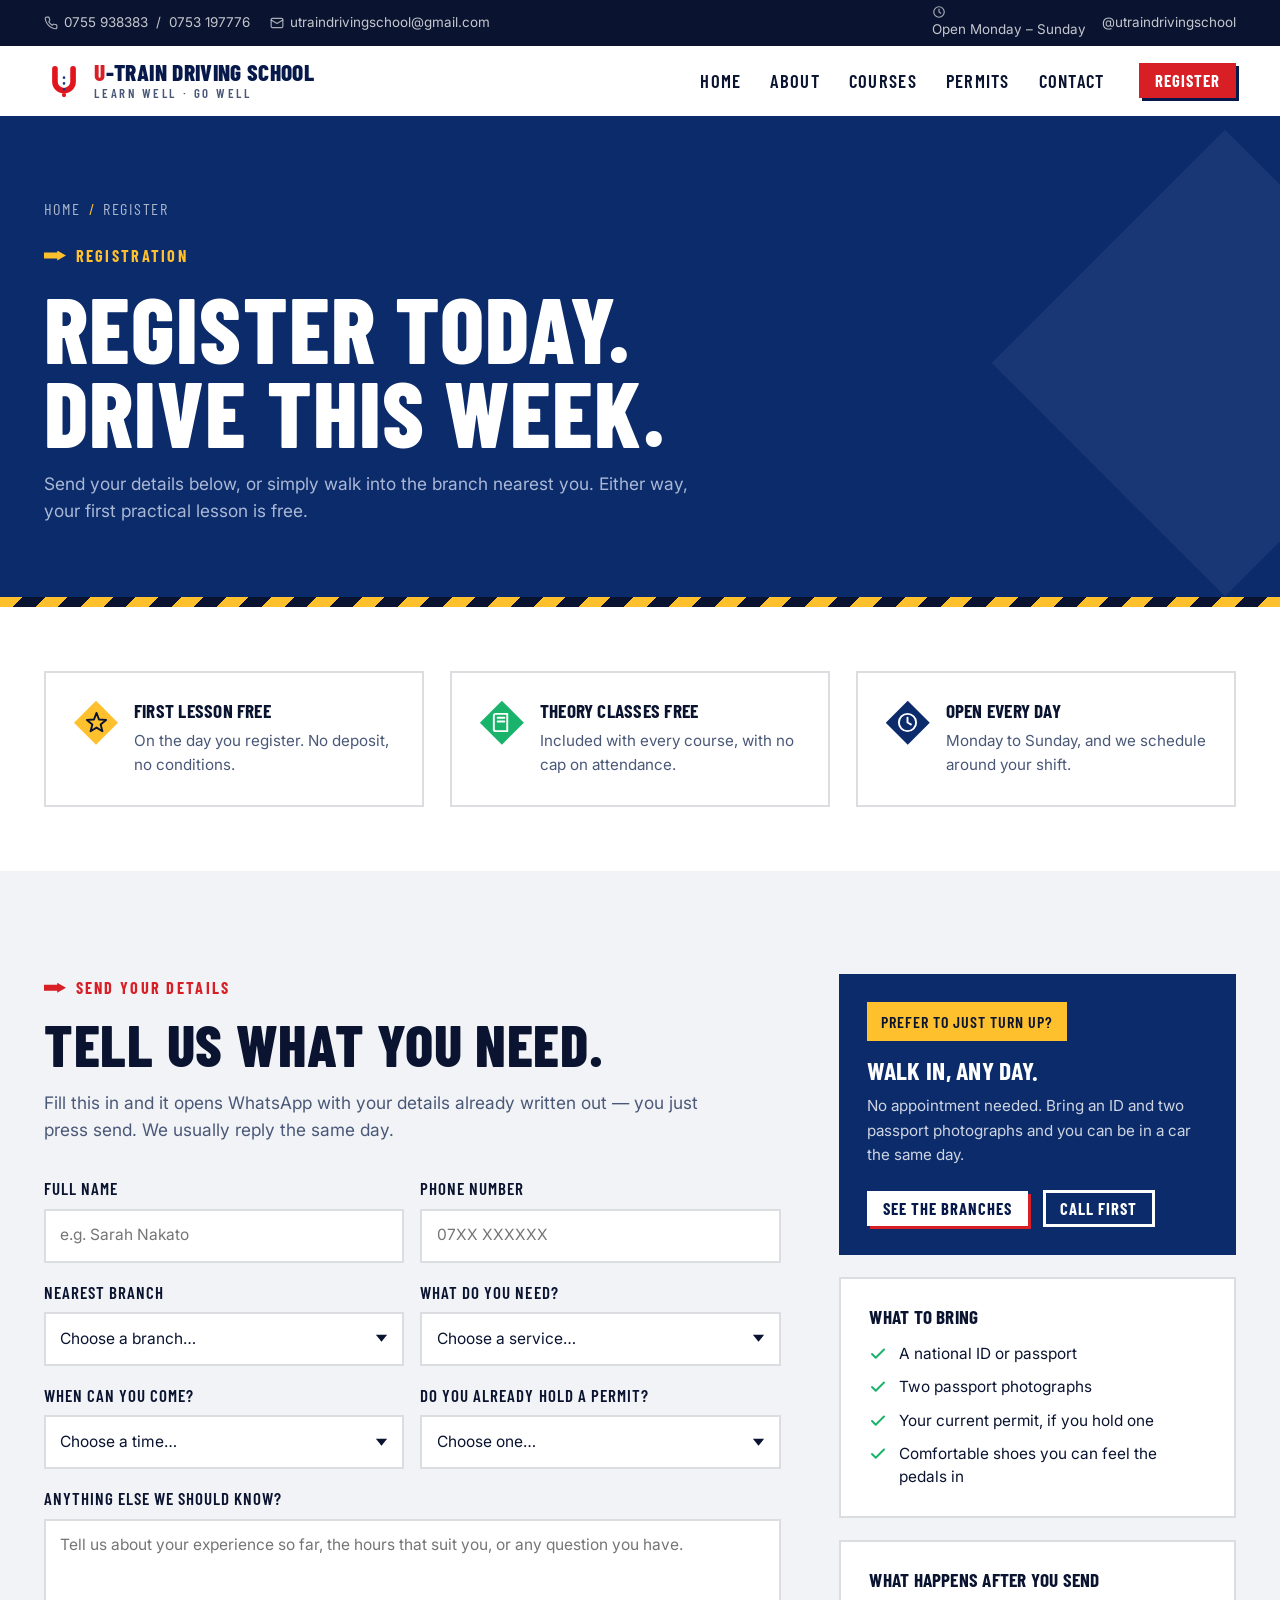
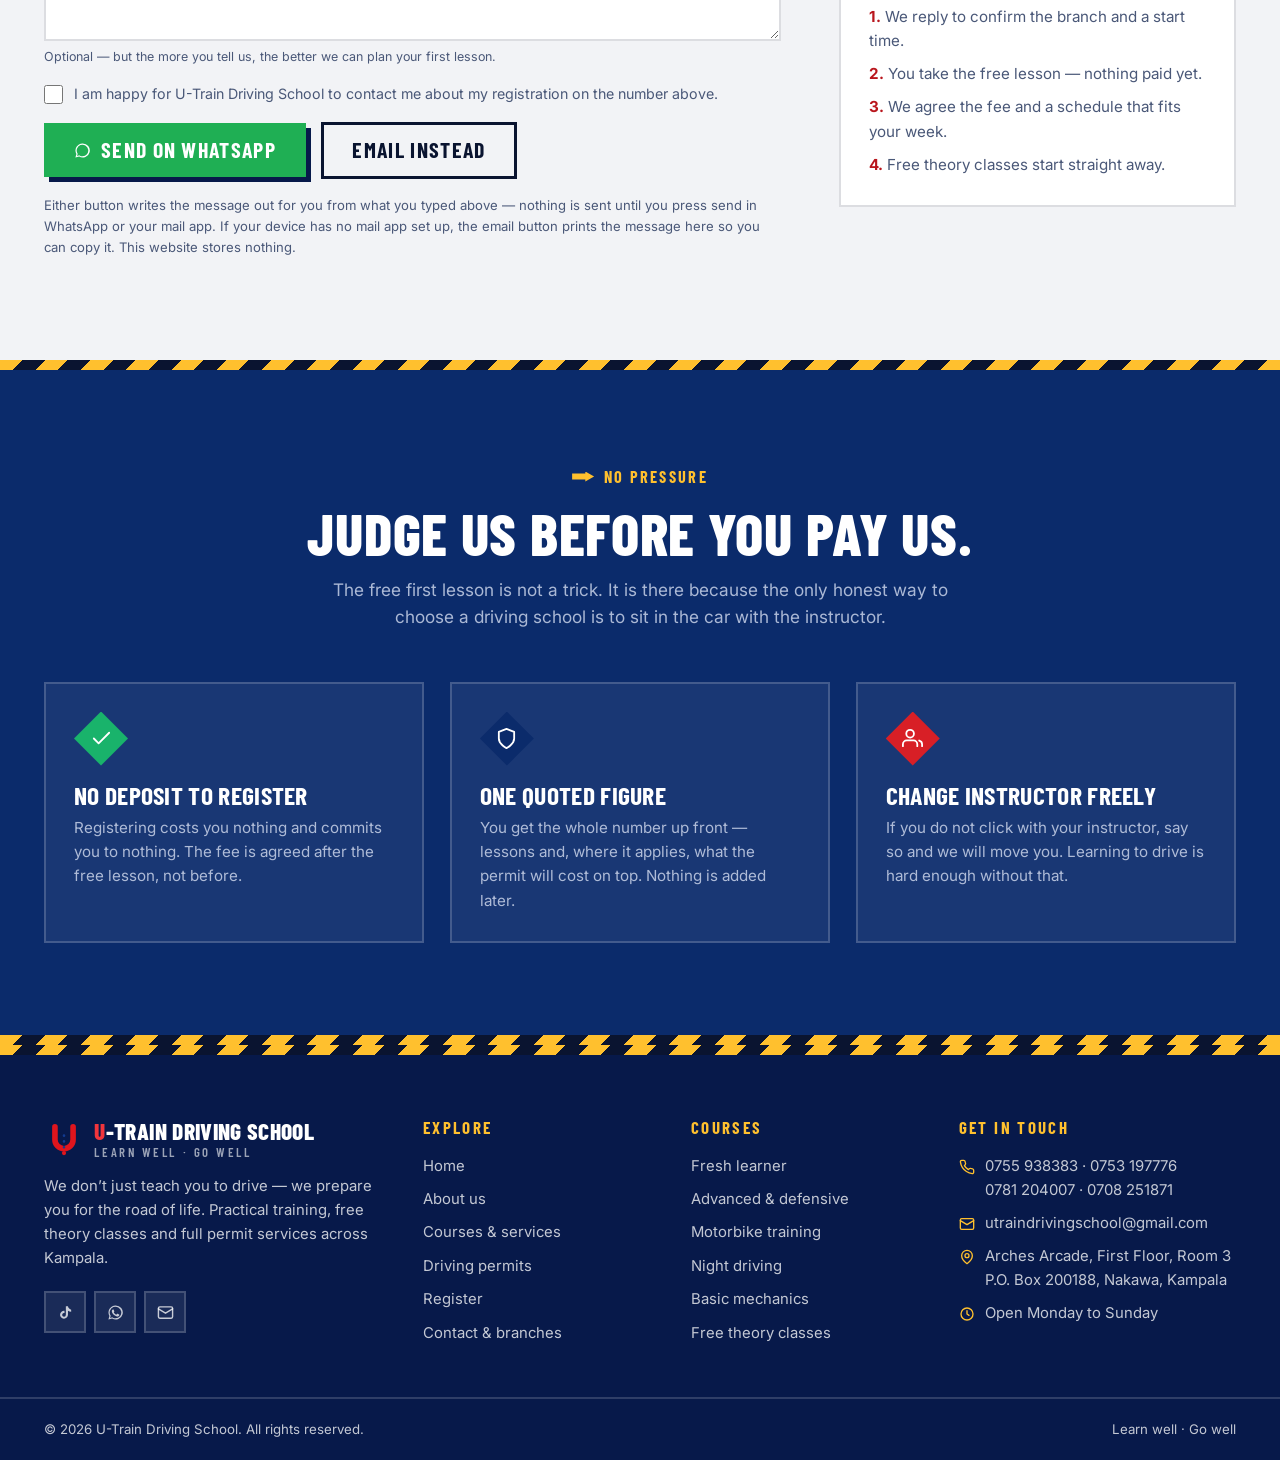
==== commit 85443d1b: "Make "Email instead" actually work It was a plain mailto: link carrying nothing but a subject, and i" ====
--- a/enroll.html
+++ b/enroll.html
@@ -223,11 +223,11 @@
             <svg viewBox="0 0 24 24" fill="currentColor"><path d="M12 2a10 10 0 0 0-8.6 15L2 22l5.2-1.4A10 10 0 1 0 12 2Zm0 18.2a8.2 8.2 0 0 1-4.2-1.2l-.3-.2-3.1.8.8-3-.2-.3A8.2 8.2 0 1 1 12 20.2Z"/></svg>
             Send on WhatsApp
           </button>
-          <a class="btn btn--lg btn--ghost" href="mailto:utraindrivingschool@gmail.com?subject=Registration%20enquiry%20from%20the%20U-Train%20website">Email instead</a>
+          <button class="btn btn--lg btn--ghost" type="button" data-email-send>Email instead</button>
         </div>
 
         <p class="form__note" data-form-status role="status" hidden></p>
-        <p class="form__note">This website does not store anything you type. Pressing the button opens WhatsApp with the message written for you, and nothing is sent until you press send there.</p>
+        <p class="form__note">Either button writes the message out for you from what you typed above &mdash; nothing is sent until you press send in WhatsApp or your mail app. If your device has no mail app set up, the email button prints the message here so you can copy it. This website stores nothing.</p>
       </form>
     </div>
 
--- a/assets/css/styles.css
+++ b/assets/css/styles.css
@@ -686,6 +686,30 @@
 .flyer-grid img{border:3px solid var(--ink);width:100%}
 .ratio-card{overflow:hidden;border:3px solid var(--ink);background:#fff}
 
+/* The email fallback. mailto: can silently do nothing on a device with no
+   mail app registered, so the composed message is always printed here too,
+   with the address and a copy button. Placed after the button rules so it
+   wins inside a dark section. */
+.mailout{margin-top:1.1rem;border:3px solid var(--ink);background:var(--amber);padding:1rem 1.1rem}
+.mailout__head{
+  display:flex;gap:.6rem;align-items:flex-start;margin-bottom:.75rem;
+  font-family:var(--font-display);font-weight:700;font-size:1.1rem;
+  letter-spacing:.04em;text-transform:uppercase;line-height:1.1;color:var(--ink);
+  word-break:break-word;
+}
+.mailout__head::before{
+  content:"";width:18px;height:16px;flex:none;margin-top:2px;
+  background:var(--ink);clip-path:polygon(50% 0,100% 100%,0 100%);
+}
+.mailout__text{
+  font-family:var(--font-body);font-size:.87rem;line-height:1.5;color:var(--ink);
+  background:#fff;border:2px solid var(--ink);padding:.8rem .9rem;margin-bottom:.9rem;
+  white-space:pre-wrap;word-break:break-word;max-height:230px;overflow:auto;
+}
+.mailout .btn-row{gap:.6rem}
+.mailout .btn--ghost{--btn-fg:var(--ink);border-color:var(--ink)}
+.mailout .btn--ghost:hover{background:var(--ink);color:var(--amber)}
+
 /* warning-triangle callout */
 .note{position:relative;background:var(--amber);color:var(--ink);padding:1rem 1.2rem 1rem 3.3rem;font-size:.93rem;border:2px solid var(--ink)}
 .note::before{content:"";position:absolute;left:1.05rem;top:1.05rem;width:20px;height:18px;background:var(--ink);clip-path:polygon(50% 0,100% 100%,0 100%)}
